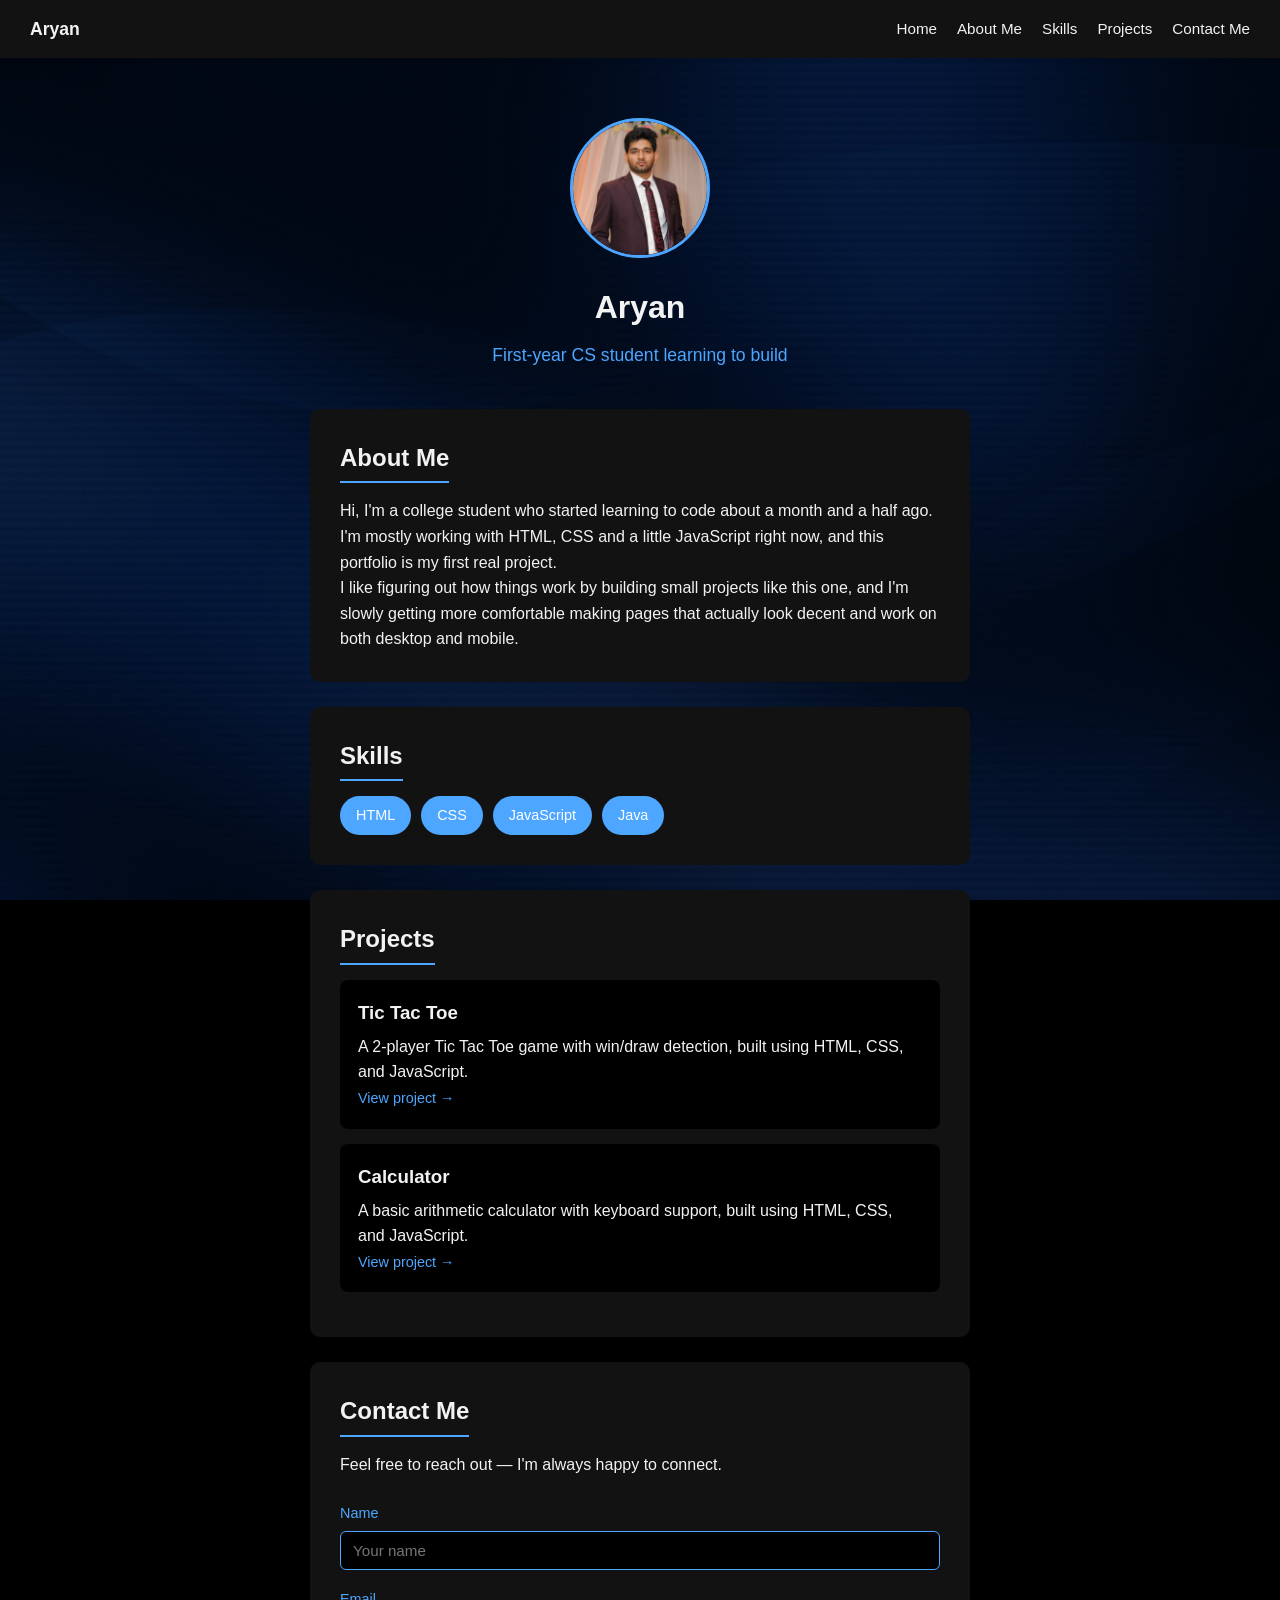
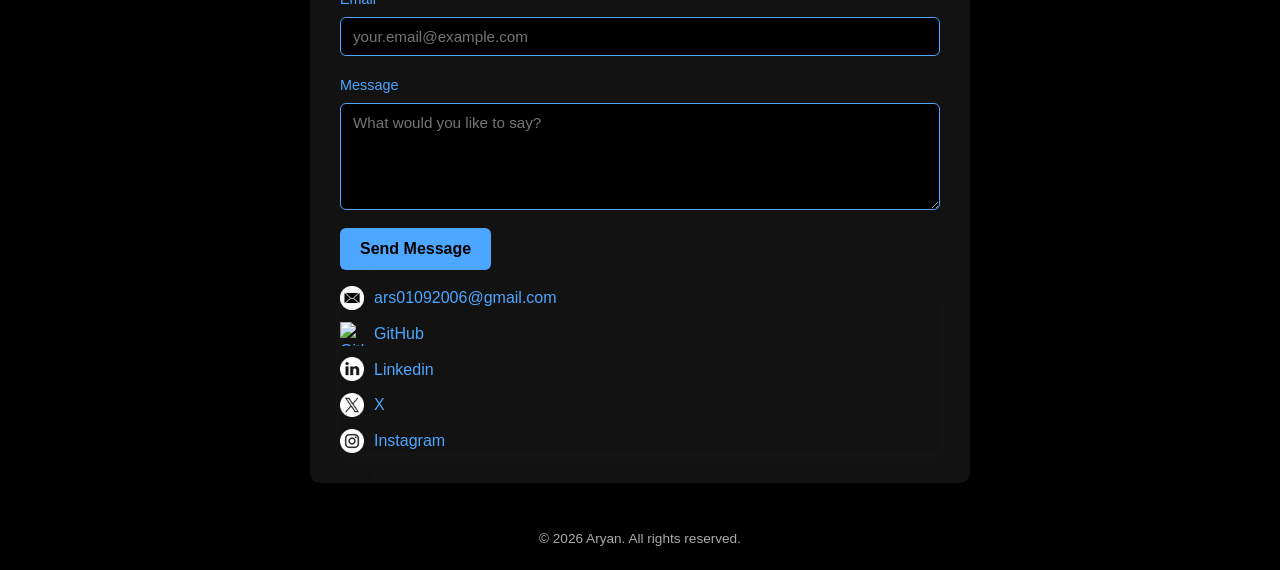
==== index.html @ f2382a5f "Rename Index.html to index.html" ====
<!DOCTYPE html>
<html lang="en">
<head>
  <meta charset="UTF-8">
  <meta name="viewport" content="width=device-width, initial-scale=1.0">
  <title>Aryan | Portfolio</title>
  <link rel="icon" type="image/jpeg" href="WhatsApp Image 2026-09-28 at 01.01.02.jpeg">
  <link rel="stylesheet" href="style.css">
</head>
<body>

  <nav class="navbar">
    <a href="#home" class="nav-brand">Aryan</a>
    <ul class="nav-links">
      <li><a href="#home">Home</a></li>
      <li><a href="#about">About Me</a></li>
      <li><a href="#skills">Skills</a></li>
      <li><a href="#projects">Projects</a></li>
      <li><a href="#contact">Contact Me</a></li>
    </ul>
  </nav>

  <header id="home" class="hero">
    <img src="WhatsApp Image 2026-09-28 at 01.01.02.jpeg" alt="My photo" class="avatar">
    <h1>Aryan</h1>
    <p class="tagline">First-year CS student learning to build</p>
  </header>

  <main>

    <section id="about" class="section">
      <h2>About Me</h2>
      <p>
        Hi, I'm a college student who started learning to code about a month
        and a half ago. I'm mostly working with HTML, CSS and a little
        JavaScript right now, and this portfolio is my first real project.
      </p>
      <p>
        I like figuring out how things work by building small projects like
        this one, and I'm slowly getting more comfortable making pages that
        actually look decent and work on both desktop and mobile.
      </p>
    </section>

    <section id="skills" class="section">
      <h2>Skills</h2>
      <ul class="skills-list">
        <li>HTML</li>
        <li>CSS</li>
        <li>JavaScript</li>
        <li>Java</li>
      </ul>
    </section>

    <section id="projects" class="section">
      <h2>Projects</h2>
      <div class="project-card">
        <h3>Tic Tac Toe</h3>
        <p>A 2-player Tic Tac Toe game with win/draw detection, built using HTML, CSS, and JavaScript.</p>
        <a href="/Users/aryan/Documents/Web Dev 101/Web Dev 101 Term 1 Project/Project1/index.html" target="_blank" rel="noopener">View project →</a>
      </div>
      <div class="project-card">
        <h3>Calculator</h3>
        <p>A basic arithmetic calculator with keyboard support, built using HTML, CSS, and JavaScript.</p>
        <a href="/Users/aryan/Documents/Web Dev 101/Web Dev 101 Term 1 Project/Project2/index.html" target="_blank" rel="noopener">View project →</a>
      </div>
    </section>

   <section id="contact" class="section">
      <h2>Contact Me</h2>
      <p>Feel free to reach out — I'm always happy to connect.</p>
      
 
      <form class="contact-form">
        <label for="name">Name</label>
        <input type="text" id="name" name="name" placeholder="Your name" required>
 
        <label for="email">Email</label>
        <input type="email" id="email" name="email" placeholder="your.email@example.com" required>
 
        <label for="message">Message</label>
        <textarea id="message" name="message" rows="5" placeholder="What would you like to say?" required></textarea>
 
        <button type="submit">Send Message</button>
      </form>
      <div class="contact-links">
        <a href="ars01092006@gmail.com"><img src="mail-logo.png" alt="Email"> ars01092006@gmail.com</a>
        <a href="https://github.com/aryan0110-ai" target="_blank" rel="noopener"> <img src="github-logo.jpg" alt="GitHub"> GitHub</a>
        <a href="www.linkedin.com/in/aryan-bb167b41b" target="_blank" rel="noopener"><img src="linkedin-logo.png" alt="LinkedIn"> Linkedin</a>
         <a href="https://x.com/Aryan0110ai" target="_blank" rel="noopener"><img src="x-logo.png" alt="X"> X</a>
        <a href="https://www.instagram.com/arya_n010906/" target="_blank" rel="noopener"><img src="insta.png" alt="Instagram"> Instagram</a>
      </div>
    </section>
  </main>

  <footer>
    <p> &copy; 2026 Aryan. All rights reserved.</p>
  </footer>

</body>
</html>
---- style.css ----
html {
  scroll-behavior: smooth;
}
.hero,
.section {
  scroll-margin-top: 70px; /* roughly the navbar's height */
}
:root {
  --bg: #000000;
  --text: #f2f2f2;
  --accent: #4da6ff;
  --card-bg: #121212;
}

body {
  background-color: #000;
  background-image:
    linear-gradient(rgba(0, 0, 0, 0.7), rgba(0, 0, 0, 0.7)),
    url("1GcNkBU.jpg");
  background-size: cover;
  background-position: center;
  background-attachment: fixed;
}

/* Reset-ish basics */
* {
  margin: 0;
  padding: 0;
  box-sizing: border-box;
}

body {
  font-family: 'Segoe UI', Arial, sans-serif;
  background-color: var(--bg);
  color: var(--text);
  line-height: 1.6;
}

/* nav bar */
.navbar {
  position: sticky;
  top: 0;
  display: flex;
  justify-content: space-between;
  align-items: center;
  background-color: var(--card-bg);
  padding: 15px 30px;
  box-shadow: 0 2px 6px rgba(0, 0, 0, 0.08);
  z-index: 10;
}

.nav-brand {
  font-weight: bold;
  color: var(--text);
  text-decoration: none;
  font-size: 1.1rem;
}

.nav-links {
  list-style: none;
  display: flex;
  gap: 20px;
}

.nav-links a {
  color: var(--text);
  text-decoration: none;
  font-size: 0.95rem;
}

.nav-links a:hover {
  color: var(--accent);
}

/* Hero section */
.hero {
  text-align: center;
  padding: 60px 20px 40px;
}

.avatar {
  width: 140px;
  height: 140px;
  border-radius: 50%;
  object-fit: cover;
  border: 3px solid var(--accent);
  margin-bottom: 16px;
}

.hero h1 {
  font-size: 2rem;
  margin-bottom: 8px;
}

.tagline {
  color: var(--accent);
  font-size: 1.1rem;
}

/* Section layout */
main {
  max-width: 700px;
  margin: 0 auto;
  padding: 0 20px;
}

.section {
  background-color: var(--card-bg);
  border-radius: 10px;
  padding: 30px;
  margin-bottom: 25px;
}

.section h2 {
  margin-bottom: 15px;
  border-bottom: 2px solid var(--accent);
  display: inline-block;
  padding-bottom: 4px;
}

/* Skills */
.skills-list {
  list-style: none;
  display: flex;
  flex-wrap: wrap;
  gap: 10px;
}

.skills-list li {
  background-color: var(--accent);
  color: #fff;
  padding: 8px 16px;
  border-radius: 20px;
  font-size: 0.9rem;
}

/* Project */
.project-card {
  background-color: var(--bg);
  border-radius: 8px;
  padding: 18px;
  margin-bottom: 15px;
}

.project-card h3 {
  margin-bottom: 6px;
}

.project-card a {
  color: var(--accent);
  text-decoration: none;
  font-size: 0.9rem;
}

/* Contact links */
.contact-links {
  display: flex;
  flex-direction: column;
  gap: 10px;
  margin-top: 15px;
  box-shadow: 0 6px 20px #26262640;
}

.contact-links a {
  display: flex;
  align-items: center;
  gap: 10px;
  color: var(--accent);
  text-decoration: none;
} 

.contact-links img {
  width: 24px;
  height: 24px;
  object-fit: contain;
}

.contact-links a:hover {
  text-decoration: underline;
  transform: translateY(-3px);
}

/* Contact form */
.contact-form {
  display: flex;
  flex-direction: column;
  gap: 6px;
  margin-top: 25px;
}
 
.contact-form label {
  font-size: 0.9rem;
  color: var(--accent);
}
 
.contact-form input,
.contact-form textarea {
  background-color: var(--bg);
  color: var(--text);
  border: 1px solid var(--accent);
  border-radius: 6px;
  padding: 10px 12px;
  font-family: inherit;
  font-size: 0.95rem;
  margin-bottom: 12px;
  resize: vertical;
}
 
.contact-form input:focus,
.contact-form textarea:focus {
  outline: none;
  border-color: var(--accent);
  box-shadow: 0 0 0 2px var(--accent);
}
 
.contact-form button {
  background-color: var(--accent);
  color: var(--bg);
  border: none;
  border-radius: 6px;
  padding: 12px 20px;
  font-size: 1rem;
  font-weight: bold;
  cursor: pointer;
  align-self: flex-start;
}
 
.contact-form button:hover {
  opacity: 0.9;
}
 
/* Footer */
footer {
  text-align: center;
  padding: 20px;
  font-size: 0.85rem;
  opacity: 0.7;
}

/* media */
@media (max-width: 768px) {
  .navbar {
    flex-direction: column;
    gap: 10px;
    padding: 15px;
  }

  .nav-links {
    flex-wrap: wrap;
    justify-content: center;
    gap: 12px;
  }

  .hero h1 {
    font-size: 1.6rem;
  }

  .section {
    padding: 20px;
  }
}
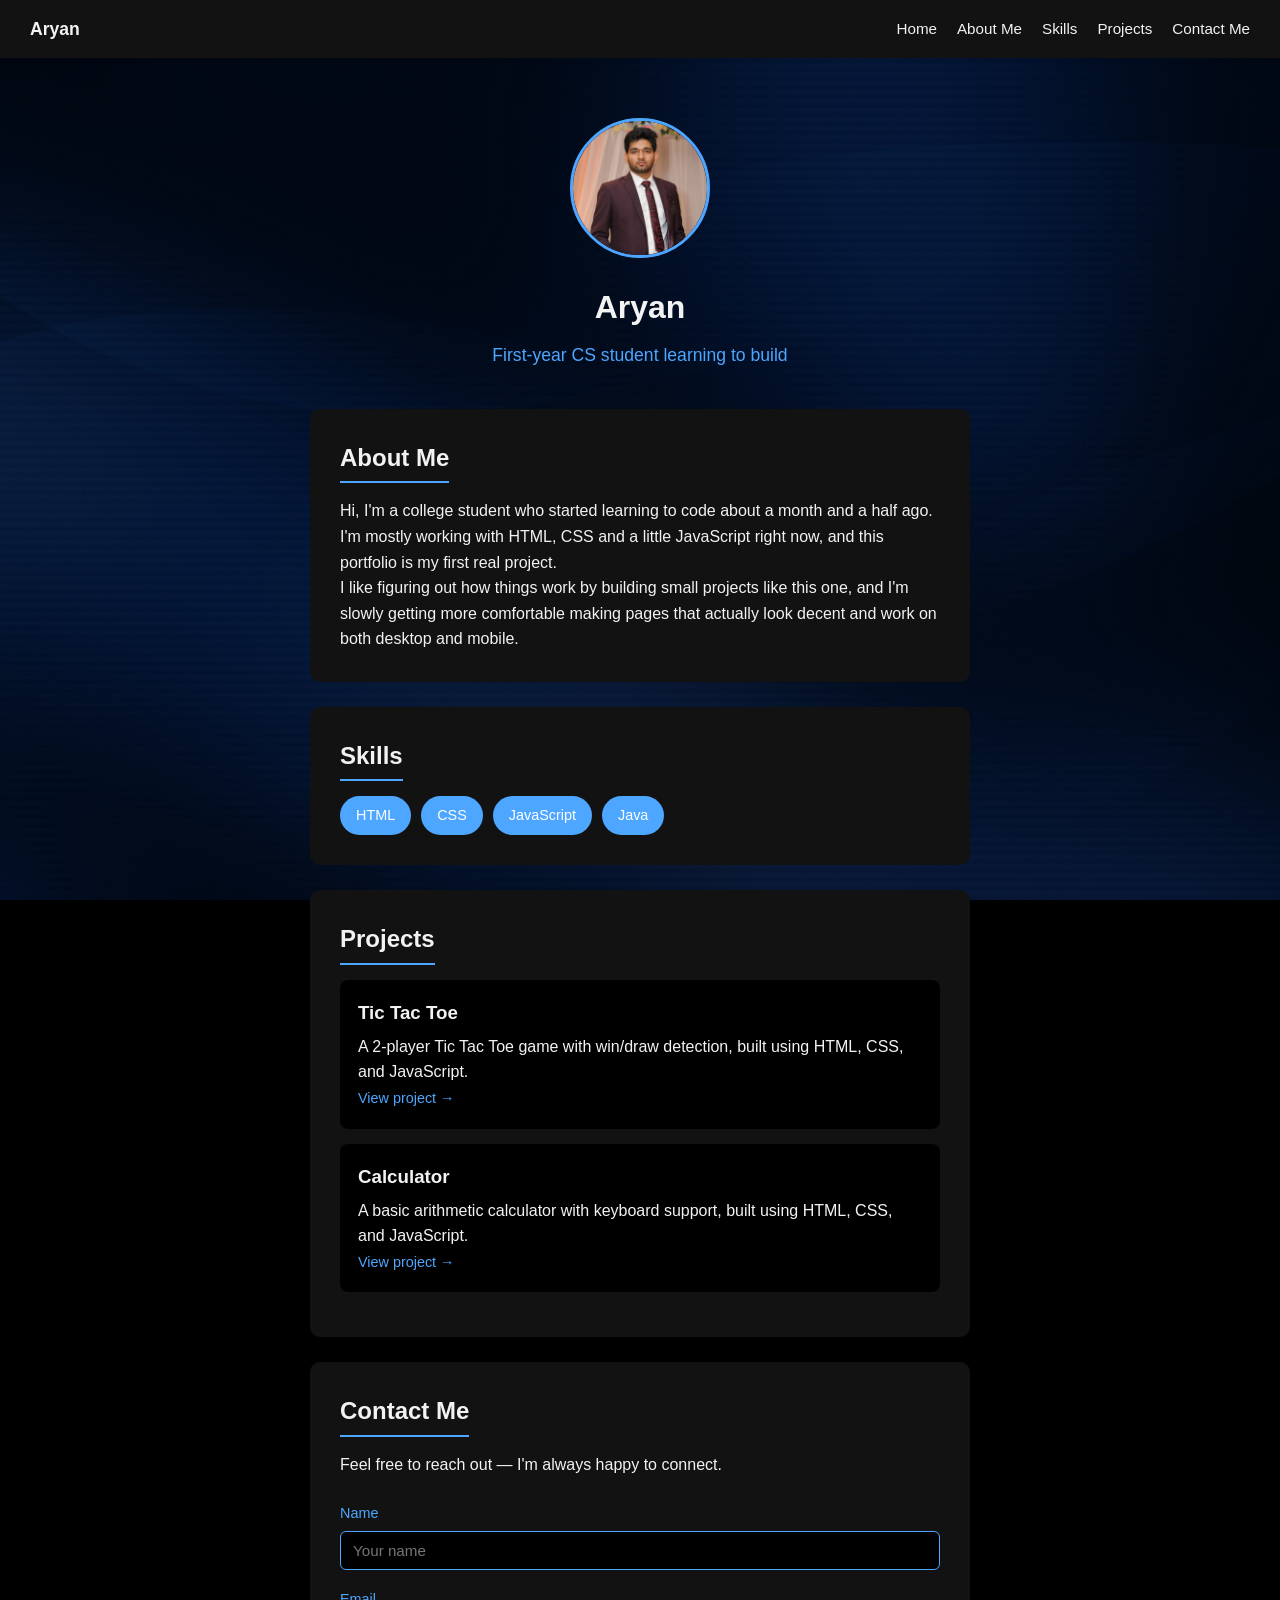
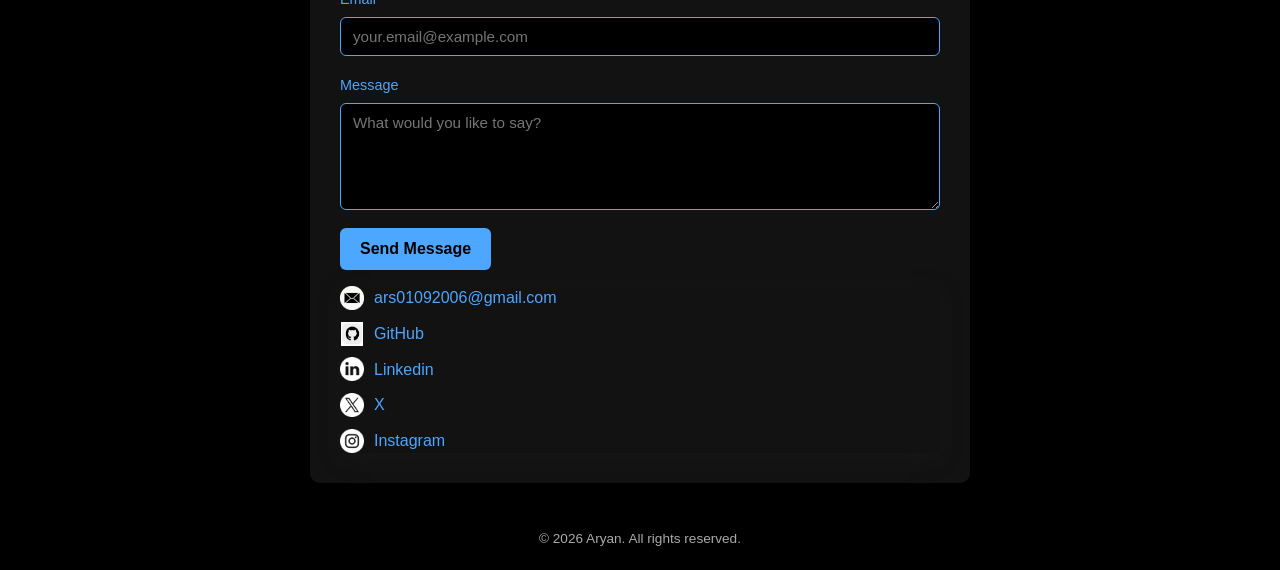
==== commit 301a56ec: "Update project links in index.html" ====
--- a/index.html
+++ b/index.html
@@ -4,7 +4,7 @@
   <meta charset="UTF-8">
   <meta name="viewport" content="width=device-width, initial-scale=1.0">
   <title>Aryan | Portfolio</title>
-  <link rel="icon" type="image/jpeg" href="WhatsApp Image 2026-09-28 at 01.01.02.jpeg">
+  <link rel="icon" type="image/jpeg" href="WhatsApp_Image_2026-09-28_at_01.01.02.jpeg">
   <link rel="stylesheet" href="style.css">
 </head>
 <body>
@@ -21,7 +21,7 @@
   </nav>
 
   <header id="home" class="hero">
-    <img src="WhatsApp Image 2026-09-28 at 01.01.02.jpeg" alt="My photo" class="avatar">
+    <img src="WhatsApp_Image_2026-09-28_at_01.01.02.jpeg" alt="My photo" class="avatar">
     <h1>Aryan</h1>
     <p class="tagline">First-year CS student learning to build</p>
   </header>
@@ -57,12 +57,12 @@
       <div class="project-card">
         <h3>Tic Tac Toe</h3>
         <p>A 2-player Tic Tac Toe game with win/draw detection, built using HTML, CSS, and JavaScript.</p>
-        <a href="/Users/aryan/Documents/Web Dev 101/Web Dev 101 Term 1 Project/Project1/index.html" target="_blank" rel="noopener">View project →</a>
+        <a href="Project1-TicTacToe/index.html" target="_blank" rel="noopener">View project →</a>
       </div>
       <div class="project-card">
         <h3>Calculator</h3>
         <p>A basic arithmetic calculator with keyboard support, built using HTML, CSS, and JavaScript.</p>
-        <a href="/Users/aryan/Documents/Web Dev 101/Web Dev 101 Term 1 Project/Project2/index.html" target="_blank" rel="noopener">View project →</a>
+        <a href="Project2-Calculator/index.html" target="_blank" rel="noopener">View project →</a>
       </div>
     </section>
 
